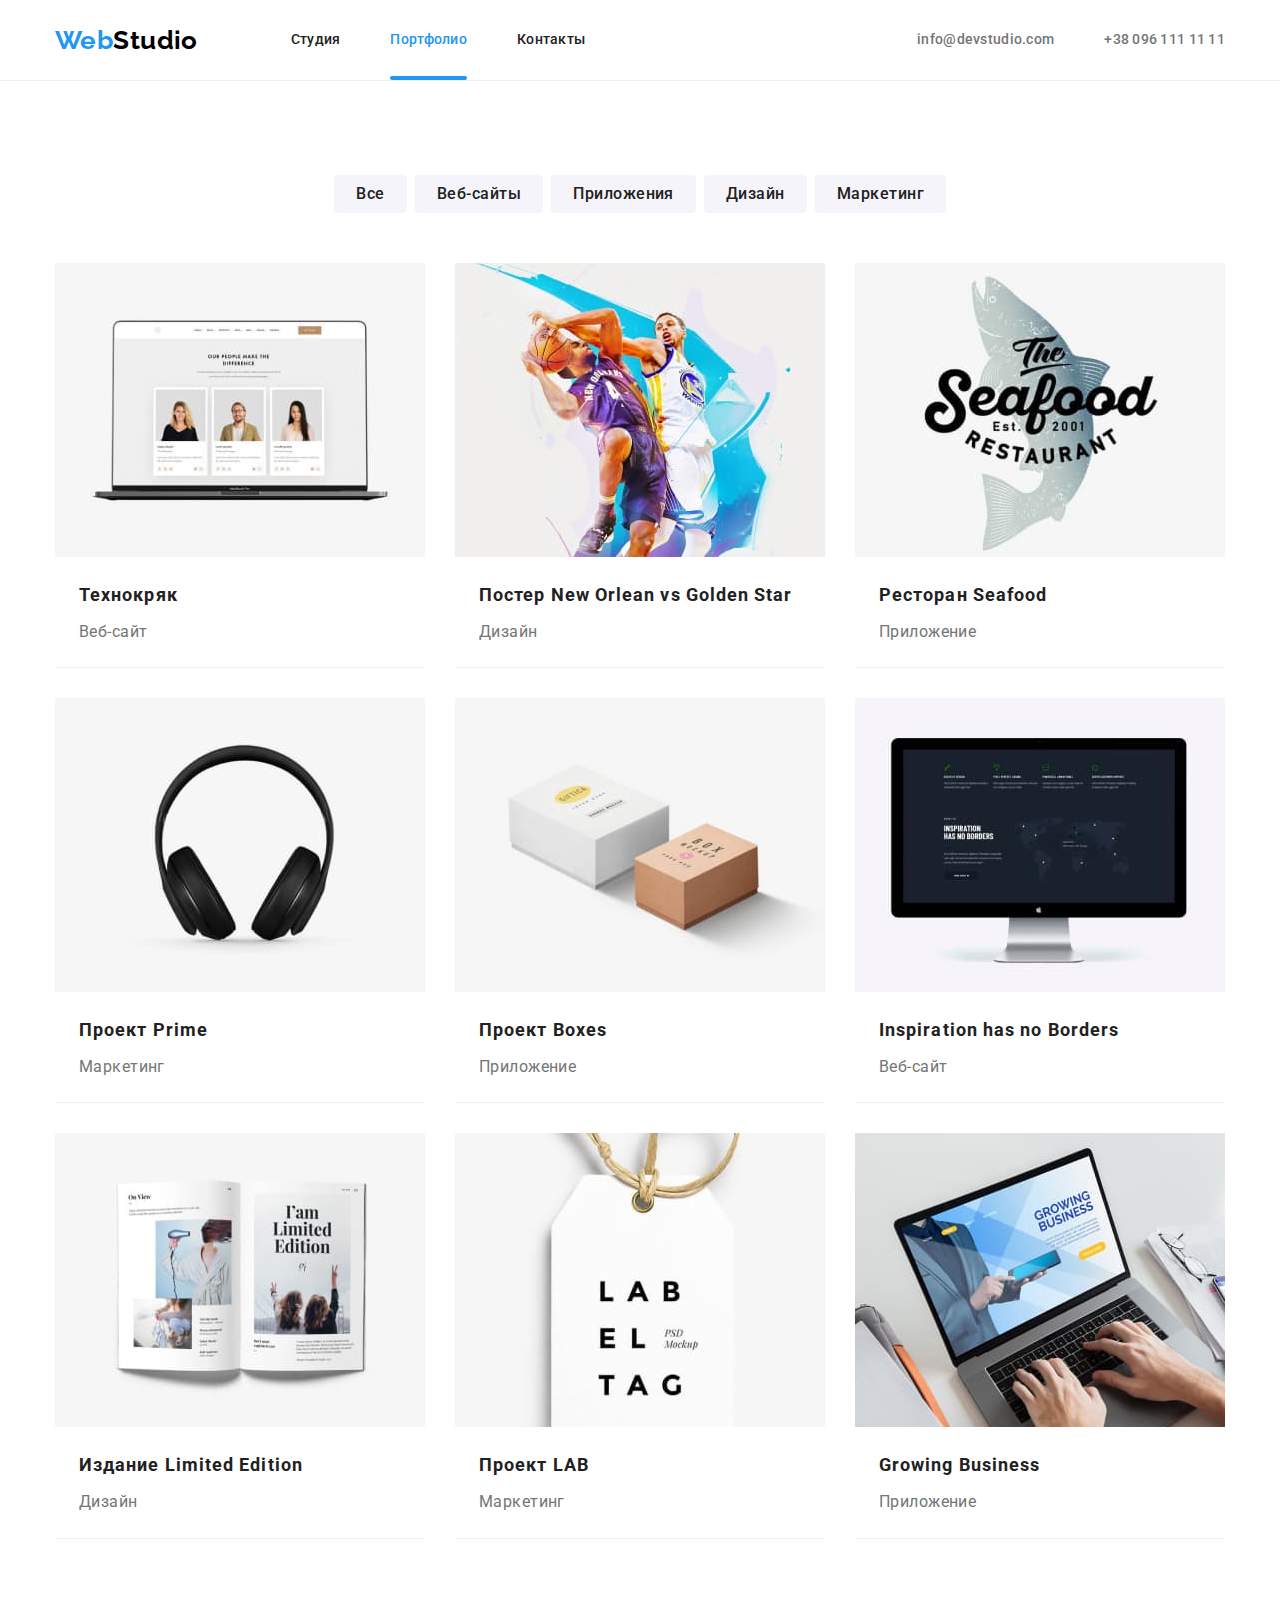
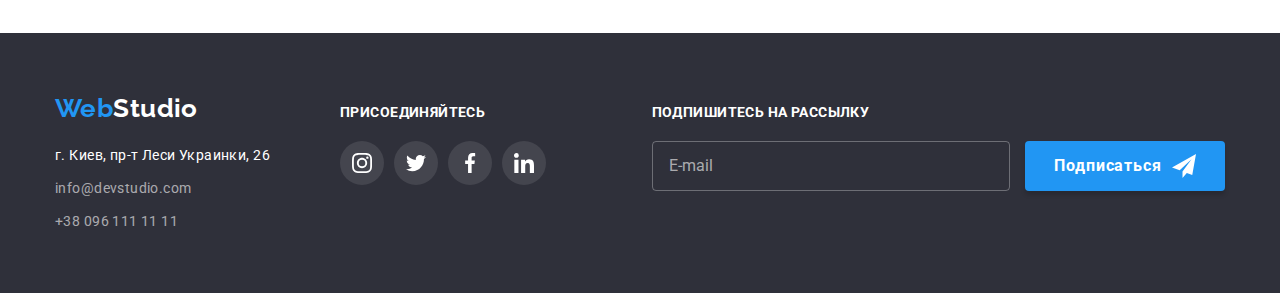
==== portfolio.html @ 42f78f52 "copy" ====
<!DOCTYPE html>
<html lang="ru">
  <head>
    <meta charset="UTF-8" />
    <meta http-equiv="X-UA-Compatible" content="IE=edge" />
    <meta name="viewport" content="width=device-width, initial-scale=1.0" />
    <title>WebStudio</title>
    <link rel="preconnect" href="https://fonts.googleapis.com" />
    <link rel="preconnect" href="https://fonts.gstatic.com" crossorigin />
    <link
      href="https://fonts.googleapis.com/css2?family=Raleway:wght@700&family=Roboto:wght@400;500;700;900&display=swap"
      rel="stylesheet"
    />
    <link
      rel="stylesheet"
      href="https://cdnjs.cloudflare.com/ajax/libs/modern-normalize/1.1.0/modern-normalize.min.css"
    />
    <link rel="stylesheet" href="./css/styles.css" />
  </head>
  <body>
    <header>
      <div class="container nav-container">
        <nav class="header-nav">
          <a href="index.html" class="logo link">
            Web<span class="logo-header">Studio</span></a
          >
          <ul class="header-list list">
            <li class="header-item">
              <a href="index.html" class="header-link link">Студия</a>
            </li>
            <li class="header-item">
              <a href="" class="header-link link current">Портфолио</a>
            </li>
            <li class="header-item">
              <a href="" class="header-link link">Контакты</a>
            </li>
          </ul>
        </nav>
        <ul class="contacts-list list">
          <li class="contacts-item">
            <a href="mailto:info@devstudio.com" class="contacts-link link"
              >info@devstudio.com</a
            >
          </li>
          <li class="contacts-item">
            <a href="tel:+380961111111" class="contacts-link link"
              >+38 096 111 11 11</a
            >
          </li>
        </ul>
      </div>
    </header>
    <main>
      <section class="projects">
        <div class="container">
          <h1 class="visually-hidden">Наши работы</h1>
          <ul class="filtr-btn-list list">
            <li class="filtr-btn-item">
              <button type="button" class="filtr-btn">Все</button>
            </li>
            <li class="filtr-btn-item">
              <button type="button" class="filtr-btn">Веб-сайты</button>
            </li>
            <li class="filtr-btn-item">
              <button type="button" class="filtr-btn">Приложения</button>
            </li>
            <li class="filtr-btn-item">
              <button type="button" class="filtr-btn">Дизайн</button>
            </li>
            <li class="filtr-btn-item">
              <button type="button" class="filtr-btn">Маркетинг</button>
            </li>
          </ul>
          <ul class="projects-list list">
            <li class="projects-item">
              <a href="" class="projects-item-link link">
                <div class="projects-cover">
                  <img
                  src="./images/project-1.jpg"
                  alt="project"
                  width="370"
                  class="item-img"
                />
                  <p class="projects-cover-text">Ресурс предлагает комплексные предложения с разным уровнем функционала и сервисов. Все это позволит посетителю получить исчерпывающие сведения о компании или частном лице.</p>
                </div>
                <div class="projects-content"> <h2 class="projects-title">Технокряк</h2>
                <p class="projects-text">Веб-сайт</p></div></a
              ></li>
            </li>
            <li class="projects-item">
              <a href="" class="projects-item-link link"
                ><div class="projects-cover"><img
                  src="./images/project-2.jpg"
                  alt="project"
                  width="370"
                  class="item-img"
                /><p class="projects-cover-text">Ресурс предлагает комплексные предложения с разным уровнем функционала и сервисов. Все это позволит посетителю получить исчерпывающие сведения о компании или частном лице.</p>
                </div><div class="projects-content">
                <h2 class="projects-title">
                  Постер <span lang="en">New Orlean vs Golden Star</span>
                </h2>
                <p class="projects-text">Дизайн</p></div></a
              >
            </li>
            <li class="projects-item">
              <a href="" class="projects-item-link link"
                ><div class="projects-cover"><img
                  src="./images/project-3.jpg"
                  alt="project"
                  width="370"
                  class="item-img"
                /><p class="projects-cover-text">Ресурс предлагает комплексные предложения с разным уровнем функционала и сервисов. Все это позволит посетителю получить исчерпывающие сведения о компании или частном лице.</p>
                </div><div class="projects-content">
                <h2 class="projects-title">
                  Ресторан <span lang="en">Seafood</span>
                </h2>
                <p class="projects-text">Приложение</p></div></a
              >
            </li>
            <li class="projects-item">
              <a href="" class="projects-item-link link"
                ><div class="projects-cover"><img
                  src="./images/project-4.jpg"
                  alt="project"
                  width="370"
                  class="item-img"
                /><p class="projects-cover-text">Ресурс предлагает комплексные предложения с разным уровнем функционала и сервисов. Все это позволит посетителю получить исчерпывающие сведения о компании или частном лице.</p>
                </div><div class="projects-content">
                <h2 class="projects-title">
                  Проект <span lang="en">Prime</span>
                </h2>
                <p class="projects-text">Маркетинг</p></div></a
              >
            </li>
            <li class="projects-item">
              <a href="" class="projects-item-link link"
                ><div class="projects-cover"><img
                  src="./images/project-5.jpg"
                  alt="project"
                  width="370"
                  class="item-img"
                /><p class="projects-cover-text">Ресурс предлагает комплексные предложения с разным уровнем функционала и сервисов. Все это позволит посетителю получить исчерпывающие сведения о компании или частном лице.</p>
                </div><div class="projects-content">
                <h2 class="projects-title">
                  Проект <span lang="en">Boxes</span>
                </h2>
                <p class="projects-text">Приложение</p></div></a
              >
            </li>
            <li class="projects-item">
              <a href="" class="projects-item-link link"
                ><div class="projects-cover"><img
                  src="./images/project-6.jpg"
                  alt="project"
                  width="370"
                  class="item-img"
                /><p class="projects-cover-text">Ресурс предлагает комплексные предложения с разным уровнем функционала и сервисов. Все это позволит посетителю получить исчерпывающие сведения о компании или частном лице.</p>
                </div><div class="projects-content">
                <h2 lang="en" class="projects-title">
                  Inspiration has no Borders
                </h2>
                <p class="projects-text">Веб-сайт</p></div></a
              >
            </li>
            <li class="projects-item">
              <a href="" class="projects-item-link link"
                ><div class="projects-cover"><img
                  src="./images/project-7.jpg"
                  alt="project"
                  width="370"
                  class="item-img"
                /><p class="projects-cover-text">Ресурс предлагает комплексные предложения с разным уровнем функционала и сервисов. Все это позволит посетителю получить исчерпывающие сведения о компании или частном лице.</p>
                </div><div class="projects-content">
                <h2 class="projects-title">
                  Издание <span lang="en">Limited Edition</span>
                </h2>
                <p class="projects-text">Дизайн</p></div></a
              >
            </li>
            <li class="projects-item">
              <a href="" class="projects-item-link link"
                ><div class="projects-cover"><img
                  src="./images/project-8.jpg"
                  alt="project"
                  width="370"
                  class="item-img"
                /><p class="projects-cover-text">Ресурс предлагает комплексные предложения с разным уровнем функционала и сервисов. Все это позволит посетителю получить исчерпывающие сведения о компании или частном лице.</p>
                </div><div class="projects-content">
                <h2 class="projects-title">Проект LAB</h2>
                <p class="projects-text">Маркетинг</p></div></a
              >
            </li>
            <li class="projects-item">
              <a href="" class="projects-item-link link"
                ><div class="projects-cover"><img
                  src="./images/project-9.jpg"
                  alt="project"
                  width="370"
                  class="item-img"
                /><p class="projects-cover-text">Ресурс предлагает комплексные предложения с разным уровнем функционала и сервисов. Все это позволит посетителю получить исчерпывающие сведения о компании или частном лице.</p>
                </div><div class="projects-content">
                <h2 lang="en" class="projects-title">Growing Business</h2>
                <p class="projects-text">Приложение</p></div></a
              >
            </li>
          </ul>
        </div>
      </section>
    </main>
  <footer class="footer">
      <div class="container">
      <div class="contacts">
        <a href="index.html" class="logo link"
        >Web<span class="logo-footer">Studio</span></a
      >
      <address>
        <ul class="list">
          <li  class="footer-item">
            <a
              href="https://goo.gl/maps/CG9ktaRzHKhPyj1j6"
              target="blank"
              rel="noopener noindex nofollow"
              class="footer-address-link link"
              >г. Киев, пр-т Леси Украинки, 26</a
            >
          </li>
          <li class="footer-item">
            <a
              href="mailto:info@devstudio.com"
              class="footer-contacts-link link"
              >info@devstudio.com</a
            >
          </li>
          <li class="footer-item">
            <a href="tel:+380961111111" class="footer-contacts-link link"
              >+38 096 111 11 11</a
            >
          </li>
        </ul></div>
        <div class="footer-soc">
          <p class="footer-soc-text">Присоединяйтесь</p>
          <ul class="list footer-soc-list">
              <li class="footer-soc-item"><a href="" class="footer-soc-link"><svg class="soc-icon" width="20" height="20"> <use href="./images/symbol-defs.svg#icon-instagram"></use> </svg>
            </a></li>
            <li class="footer-soc-item"><a href="" class="footer-soc-link"><svg class="soc-icon" width="20" height="20"> <use href="./images/symbol-defs.svg#icon-twitter"></use> </svg>
            </a></li>
            <li class="footer-soc-item"><a href="" class="footer-soc-link"><svg class="soc-icon" width="20" height="20"> <use href="./images/symbol-defs.svg#icon-facebook"></use> </svg>
            </a></li>
            <li class="footer-soc-item"><a href="" class="footer-soc-link"><svg class="soc-icon" width="20" height="20"> <use href="./images/symbol-defs.svg#icon-linkedin"></use> </svg>
            </a></li>
            </ul>
        </div>
        <div class="footer-subscribe">
          <form>
            <p class="footer-soc-text">Подпишитесь на рассылку</p>
            <input type="email" name="email" placeholder="E-mail" class="footer-input">
            <button type="submit" class="footer-button">Подписаться<svg width="24" height="24" class="icon-send"> <use href="./images/symbol-defs.svg#icon-send" ></use> </svg> </button>

          </form>
        </div>
      </address>
      </div>
    </footer>
  </body>
</html>
---- css/styles.css ----
:root {
  --header-color: #212121;
  --header-contacts-color: #757575;
  --accent-color: #2196f3;
  --btn-hover-color: rgba(24, 140, 232, 1);
  --logo-color: #000000;
  --logo-footer-color: #ffffff;
  --main-title-color: #ffffff;
  --second-title-color: #212121;
  --main-bg-color: #ffffff;
  --second-bg-color: #f5f4fa;
  --dark-bg-color: #2f303a;
  --text-color: #757575;
  --footer-address-color: #ffffff;
  --footer-contacts-color: rgba(255, 255, 255, 0.6);
  --footer-input-border: rgba(255, 255, 255, 0.3);
  --border-porfolio-color: #ececec;
  --border-projects-color: #eeeeee;
  --soc-icon-color: #afb1b8;
  --bg-footer-soc-icon: rgba(255, 255, 255, 0.1);
  --activity-text-bg-color: rgba(47, 48, 58, 0.8);
  --projects-cover-bg-color: rgba(33, 150, 243, 0.9);
  --modal-bg-color: rgba(0, 0, 0, 0.2);
  --btn-close-border-color: rgba(0, 0, 0, 0.1);
  --modal-input-color: rgba(33, 33, 33, 0.2);
  --placeholder-comment-color: rgba(117, 117, 117, 0.5);
}

body {
  font-family: Roboto, Raleway, sans-serif;
  background-color: var(--main-bg-color);
  font-size: 14px;
  line-height: 1.71;
  letter-spacing: 0.03em;
  color: var(--text-color);
}

.container {
  width: 1200px;
  padding-left: 15px;
  padding-right: 15px;
  margin: 0 auto;
}

.header-link.current {
  color: var(--accent-color);
}

.list {
  padding: 0;
  margin: 0;
  list-style: none;
}

.link {
  text-decoration: none;
}

.visually-hidden {
  position: absolute;
  white-space: nowrap;
  width: 1px;
  height: 1px;
  overflow: hidden;
  border: 0;
  padding: 0;
  clip: rect(0 0 0 0);
  clip-path: inset(50%);
  margin: -1px;
}

.secondary-title {
  margin-top: 0;
  margin-bottom: 50px;
  font-size: 36px;
  line-height: 1.17;
  text-align: center;
  color: var(--second-title-color);
}

/*----------------------HEADER----------------------*/

header {
  border-bottom: 1px solid var(--border-porfolio-color);
}

.header-nav {
  display: flex;
  align-items: center;
}

.nav-container {
  display: flex;
  max-width: 1600px;
}

.logo {
  font-family: "Raleway", Roboto, sans-serif;
  font-weight: 700;
  font-size: 26px;
  line-height: 1.19;
  color: var(--accent-color);
}

.logo-header {
  color: var(--logo-color);
}

.header-list {
  display: flex;
  margin-left: 93px;
}

.header-list .header-item + .header-item {
  margin-left: 50px;
}

.header-link,
.contacts-link {
  display: block;
  padding-top: 32px;
  padding-bottom: 32px;
  font-weight: 500;
  line-height: 1.14;
  letter-spacing: 0.02em;
  color: var(--header-color);
  transition: color 250ms cubic-bezier(0.4, 0, 0.2, 1);
}

.header-link:hover,
.header-link:focus,
.contacts-link:hover,
.contacts-link:focus {
  color: var(--accent-color);
}

.header-link {
  position: relative;
}

.header-link.current::after {
  content: "";
  position: absolute;
  left: 0;
  bottom: 0;

  display: block;
  width: 100%;
  height: 4px;

  background-color: var(--accent-color);
  border-radius: 2px;
}

.contacts-list {
  display: flex;
  margin-left: auto;
}

.contacts-link {
  display: flex;
  justify-content: center;
  align-items: center;

  color: var(--header-contacts-color);
}

.contacts-icon {
  margin-right: 10px;
  fill: currentColor;
}

.contacts-list .contacts-item + .contacts-item {
  margin-left: 50px;
}

.item-img {
  display: block;
  width: 100%;
  height: auto;
}
/*----------------------HERO----------------------*/

.hero {
  max-width: 1600px;
  margin: 0 auto;
  padding-top: 200px;
  padding-bottom: 200px;
  background-image: linear-gradient(
      rgba(47, 48, 58, 0.4),
      rgba(47, 48, 58, 0.4)
    ),
    url("../images/hero-img.jpg");
  background-color: var(--dark-bg-color);
  background-position: center;
  background-repeat: no-repeat;
  background-size: cover;
  text-align: center;
}

.hero-title {
  width: 696px;
  margin: 0 auto 30px auto;
  font-weight: 900;
  font-size: 44px;
  line-height: 1.36;
  letter-spacing: 0.06em;
  text-transform: uppercase;
  color: var(--main-title-color);
}

.button {
  display: inline-block;
  padding: 10px 32px;
  min-width: 200px;

  font-family: inherit;
  font-weight: 700;
  font-size: 16px;
  line-height: 1.88;
  text-align: center;
  letter-spacing: 0.06em;
  color: var(--main-title-color);
  background-color: var(--accent-color);
  transition: background-color 250ms cubic-bezier(0.4, 0, 0.2, 1);
  box-shadow: 0px 4px 4px rgba(0, 0, 0, 0.15);
  border-color: transparent;
  border-radius: 4px;
  cursor: pointer;
}

.button:hover,
.button:focus {
  background-color: var(--btn-hover-color);
}
/*----------------------COMPANY FEATURES----------------------*/
.features {
  padding-top: 94px;
  padding-bottom: 94px;
}

.features-item:not(:last-child) {
  margin-right: 30px;
}

.features-item {
  width: 270px;
}

.features-list {
  display: flex;
}

.features-title {
  margin-top: 0;
  margin-bottom: 10px;
  font-size: 14px;
  line-height: 1.14;
  text-transform: uppercase;
  color: var(--second-title-color);
}

.features-text {
  margin-top: 0px;
  margin-bottom: 0px;
}

.thumb {
  display: flex;
  justify-content: center;
  align-items: center;
  height: 120px;
  margin-bottom: 30px;
  background: var(--second-bg-color);
  border-radius: 4px;
}
/*----------------------ACTIVITY----------------------*/

.activity {
  padding-bottom: 94px;
}

.activity-list {
  display: flex;
  margin-right: -30px;
}

.activity-item {
  width: calc((100%-90px) / 3);
  margin-right: 30px;
  position: relative;
}

.activity-text {
  display: flex;
  justify-content: center;
  align-items: center;

  position: absolute;
  bottom: 0;
  left: 0;
  width: 100%;
  height: 70px;
  margin-top: 0;
  margin-bottom: 0;

  text-transform: uppercase;
  text-align: center;
  color: var(--main-title-color);
  background-color: var(--activity-text-bg-color);
  font-size: 14px;
  line-height: 1.17;
}

/*----------------------OUR TEAM----------------------*/

.team {
  max-width: 1600px;
  margin: 0 auto;
  background-color: var(--second-bg-color);
  padding-top: 94px;
  padding-bottom: 94px;
}

.team-list {
  display: flex;
  margin-left: -30px;
}

.team-item {
  width: calc((100%-120px) / 4);
  margin-left: 30px;

  background-color: var(--main-bg-color);
  box-shadow: 0px 1px 3px rgba(0, 0, 0, 0.12), 0px 1px 1px rgba(0, 0, 0, 0.14),
    0px 2px 1px rgba(0, 0, 0, 0.2);
  border-radius: 0px 0px 4px 4px;
}

.team-content {
  padding-top: 30px;
  padding-bottom: 30px;
}

.team-item-title {
  margin-top: 0;
  margin-bottom: 10px;

  font-weight: 500;
  font-size: 16px;
  line-height: 1.19;
  text-align: center;
  color: var(--second-title-color);
}

.item-text {
  margin: 0 0 16px 0;
  font-size: 16px;
  line-height: 1.19;
  text-align: center;
}

.soc-network {
  display: flex;
  justify-content: center;
  align-content: center;
}

.soc-network-item + .soc-network-item {
  margin-left: 10px;
}

.soc-link {
  width: 44px;
  height: 44px;
  display: flex;
  border-radius: 50%;
  justify-content: center;
  align-items: center;
  fill: var(--soc-icon-color);
  cursor: pointer;

  transition: fill 250ms cubic-bezier(0.4, 0, 0.2, 1),
    background-color 250ms cubic-bezier(0.4, 0, 0.2, 1);
}

.soc-link:hover,
.soc-link:focus {
  fill: var(--main-bg-color);
  background-color: var(--accent-color);
}

/*----------------------------CLIENTS-----------------*/

.clients {
  padding-top: 94px;
  padding-bottom: 94px;
}

.clients-title {
  margin-top: 0;
  margin-bottom: 50px;
  line-height: 1.17;
  font-size: 36px;
  color: var(--second-title-color);
  text-align: center;
}

.clients-list {
  display: flex;
  justify-content: center;
}

.clients-item + .clients-item {
  margin-left: 30px;
}

.clients-link {
  display: flex;
  width: 170px;
  height: 92px;
  align-items: center;
  justify-content: center;
  border: 1px solid var(--soc-icon-color);
  border-radius: 4px;
  cursor: pointer;
  fill: var(--soc-icon-color);
  transition: fill 250ms cubic-bezier(0.4, 0, 0.2, 1),
    border-color 250ms cubic-bezier(0.4, 0, 0.2, 1);
}

.clients-link:hover,
.clients-link:focus {
  fill: var(--accent-color);
  border-color: var(--accent-color);
}

/*----------------------FOOTER----------------------*/

.footer {
  max-width: 1600px;
  margin: 0 auto;
  background-color: var(--dark-bg-color);
  padding-top: 60px;
  padding-bottom: 60px;
}

.footer .logo {
  display: block;
  margin-bottom: 20px;
}

.footer-item:not(:last-child) {
  margin-bottom: 9px;
}

.footer-address-link:hover,
.footer-address-link:focus,
.footer-contacts-link:hover,
.footer-contacts-link:focus {
  color: var(--accent-color);
}
.footer-address-link {
  font-style: normal;
  color: var(--footer-address-color);

  transition: color 250ms cubic-bezier(0.4, 0, 0.2, 1);
}

.footer-contacts-link {
  font-style: normal;
  color: var(--footer-contacts-color);

  transition: color 250ms cubic-bezier(0.4, 0, 0.2, 1);
}

.logo-footer {
  color: var(--logo-footer-color);
}

.footer .container {
  display: flex;
  align-items: baseline;
}

.footer-soc {
  margin-left: 70px;
}

.footer-soc-text {
  margin-top: 0;
  margin-bottom: 20px;

  color: var(--main-title-color);
  line-height: 1.14;
  text-transform: uppercase;
  font-weight: 700;
}

.footer-soc-list {
  display: flex;
  justify-content: center;
  align-content: center;
}

.footer-soc-item + .footer-soc-item {
  margin-left: 10px;
}

.footer-soc-link {
  width: 44px;
  height: 44px;
  display: flex;
  border-radius: 50%;
  justify-content: center;
  align-items: center;
  fill: var(--soc-icon-color);
  cursor: pointer;
  background-color: rgba(255, 255, 255, 0.1);
  fill: var(--main-bg-color);

  transition: background-color 250ms cubic-bezier(0.4, 0, 0.2, 1);
}

.footer-soc-link:hover,
.footer-soc-link:focus {
  background-color: var(--accent-color);
}

.footer-subscribe {
  margin-left: auto;
}

.footer-input {
  width: 358px;
  height: 50px;
  margin-right: 12px;
  padding-left: 16px;
  padding-right: 16px;
  background-color: transparent;
  border: 1px solid rgba(255, 255, 255, 0.3);
  border-radius: 4px;

  color: var(--border-porfolio-color);
  font-size: 16px;
  line-height: 1.25;
}

.footer-input::placeholder {
  font-size: 16px;
  color: var(--footer-contacts-color);
  line-height: 1.25;
}

.footer-button {
  display: inline-flex;
  align-items: center;
  justify-content: center;
  width: 200px;
  height: 50px;
  background-color: var(--accent-color);
  transition: background-color 250ms cubic-bezier(0.4, 0, 0.2, 1);
  font-weight: 700;
  font-size: 16px;
  line-height: 1.88;
  text-align: center;
  letter-spacing: 0.06em;
  color: var(--footer-address-color);
  cursor: pointer;
  border-radius: 4px;
  border-color: transparent;
  box-shadow: 0px 4px 4px rgb(0 0 0 / 15%);
}

.icon-send {
  margin-left: 10px;
  fill: var(--footer-address-color);
}

.footer-button:hover,
.footer-button:focus {
  background-color: var(--btn-hover-color);
}

/*----------------------PORTFOLIO----------------------*/

.projects {
  padding-top: 94px;
  padding-bottom: 94px;
}

.filtr-btn {
  display: inline-block;
  padding: 6px 22px;
  min-width: 73px;
  border-radius: 4px;
  border: none;

  font-family: inherit;
  font-weight: 500;
  font-size: 16px;
  line-height: 1.6;
  text-align: center;
  letter-spacing: 0.03em;
  color: var(--header-color);
  background-color: var(--second-bg-color);
  cursor: pointer;

  transition: color 250ms cubic-bezier(0.4, 0, 0.2, 1),
    backround-color 250ms cubic-bezier(0.4, 0, 0.2, 1),
    box-shadow 250ms cubic-bezier(0.4, 0, 0.2, 1);
}

.filtr-btn-list {
  display: flex;
  justify-content: center;
  margin-bottom: 50px;
}

.filtr-btn-item:not(:last-child) {
  margin-right: 8px;
}

.filtr-btn:hover,
.filtr-btn:focus {
  color: var(--main-title-color);
  background-color: var(--accent-color);
  box-shadow: 0px 3px 1px rgba(0, 0, 0, 0.1), 0px 1px 2px rgba(0, 0, 0, 0.08),
    0px 2px 2px rgba(0, 0, 0, 0.12);
}

.projects-title {
  margin-bottom: 4px;
  margin-top: 0px;
  font-size: 18px;
  line-height: 2;
  letter-spacing: 0.06em;
  color: var(--second-title-color);
}

.projects-text {
  margin-top: 0px;
  margin-bottom: 0px;
  font-size: 16px;
  line-height: 1.9;
  color: var(--text-color);
}

.projects-list {
  display: flex;
  flex-wrap: wrap;
  margin-right: -30px;
  margin-bottom: -30px;
}

.projects-item {
  width: 370px;
  margin-right: 30px;
  margin-bottom: 30px;
  border-bottom: 1px solid var(--border-projects-color);
}
.projects-item-link {
  display: inline-block;

  transition: box-shadow 250ms cubic-bezier(0.4, 0, 0.2, 1);
}
.projects-item-link:hover,
.projects-item-link:focus {
  box-shadow: 0px 1px 1px rgba(0, 0, 0, 0.12), 0px 4px 4px rgba(0, 0, 0, 0.06),
    1px 4px 6px rgba(0, 0, 0, 0.16);
}

.projects-content {
  padding: 20px 24px;
}

.projects-cover {
  position: relative;
  overflow: hidden;
}

.projects-cover-text {
  position: absolute;
  top: 0;
  transform: translateY(100%);
  transition: transform 250ms cubic-bezier(0.4, 0, 0.2, 1);
  width: 100%;
  min-height: 100%;
  margin-top: 0;
  margin-bottom: 0;
  padding: 63px 24px;
  font-size: 18px;
  color: var(--main-bg-color);
  background-color: var(--projects-cover-bg-color);
  line-height: 1.56;
}

.projects-item-link:hover .projects-cover-text,
.projects-item-link:focus .projects-cover-text {
  transform: translateY(0%);
}

/*----------------------MODAL WINDOW----------------------*/

.backdrop {
  position: fixed;
  top: 0;
  opacity: 1;
  transition: opacity 250ms cubic-bezier(0.4, 0, 0.2, 1),
    visibility 250ms cubic-bezier(0.4, 0, 0.2, 1);
  width: 100%;
  height: 100%;
  background-color: var(--modal-bg-color);
}

.backdrop.is-hidden {
  opacity: 0;
  pointer-events: none;
  visibility: hidden;
}

.modal {
  position: absolute;
  top: 50%;
  left: 50%;
  transition: transform 250ms cubic-bezier(0.4, 0, 0.2, 1);
  transform: translate(-50%, -50%) scale(1);
  transform-origin: top left;
  width: 528px;
  min-height: 581px;
  padding: 40px;
  background: var(--main-bg-color);
  box-shadow: 0px 1px 3px rgba(0, 0, 0, 0.12), 0px 1px 1px rgba(0, 0, 0, 0.14),
    0px 2px 1px rgba(0, 0, 0, 0.2);
  border-radius: 4px;
}

.backdrop.is-hidden .modal {
  transform: scale(0.3);
}

.btn-close {
  position: absolute;
  width: 30px;
  height: 30px;
  display: flex;
  justify-items: center;
  align-items: center;
  top: 8px;
  right: 8px;
  background-color: var(--main-bg-color);
  border: 1px solid var(--btn-close-border-color);
  border-radius: 50%;
  cursor: pointer;
}

.icon-close {
  fill: var(--logo-color);
  transition: fill 250ms cubic-bezier(0.4, 0, 0.2, 1);
}

.btn-close:hover .icon-close {
  fill: var(--accent-color);
}

.modal-title {
  margin-top: 0;
  margin-bottom: 12px;

  font-weight: 700;
  font-size: 20px;
  line-height: 1.15;
  text-align: center;
  letter-spacing: 0.03em;
  color: var(--second-title-color);
}

.modal-field {
  margin-bottom: 10px;
}

.input-label {
  display: block;
  margin-bottom: 4px;
  font-size: 12px;
  line-height: 1.17;
  letter-spacing: 0.01em;
  color: var(--text-color);
}

.modal-input {
  width: 100%;
  height: 40px;
  border: 1px solid var(--modal-input-color);
  border-radius: 4px;
  padding: 11px 12px 11px 42px;
  outline: none;
  transition: border-color 250ms cubic-bezier(0.4, 0, 0.2, 1);
}

.input-icon {
  position: relative;
}

.form-icon {
  position: absolute;
  top: 0;
  left: 12px;
  transform: translateY(50%);
  transition: fill 250ms cubic-bezier(0.4, 0, 0.2, 1);
}

.modal-input:focus {
  border-color: var(--accent-color);
}

.modal-input:focus + .form-icon {
  fill: var(--accent-color);
}

.modal-field-comment {
  margin-bottom: 20px;
}

.comment-area {
  display: block;
  height: 120px;
  padding: 12px 16px;
  resize: none;
}

.comment-area::placeholder {
  color: var(--placeholder-comment-color);
}

.textarea-link {
  color: var(--accent-color);
}

.icon-check {
  fill: transparent;
}

.check-field {
  margin-bottom: 30px;
}

.check-square {
  display: block;
  margin-right: 8.4px;
  width: 16px;
  height: 15px;
  background-image: url(../images/icon-ckeck-square.svg);
  transition: background-image 250ms cubic-bezier(0.4, 0, 0.2, 1);
}

.checkbox-label {
  display: flex;
  align-items: baseline;
  justify-content: center;
}

.checkbox-hidden:checked + .checkbox-label .check-square {
  background-image: url(../images/icon-checked.svg);
}

.checkbox-btn {
  display: block;
  margin: 0 auto;
  padding: 10px 55px 10px 56px;
  min-width: 200px;
  height: 50px;
  font-family: inherit;
  font-weight: 700;
  font-size: 16px;
  line-height: 1.6;
  text-align: center;
  letter-spacing: 0.06em;
  color: var(--main-title-color);
  background-color: var(--accent-color);
  transition: background-color 250ms cubic-bezier(0.4, 0, 0.2, 1);
  box-shadow: 0px 4px 4px rgb(0 0 0 / 15%);
  border-color: transparent;
  border-radius: 4px;
  cursor: pointer;
}

.checkbox-btn:hover,
.checkbox-btn:focus {
  background-color: var(--btn-hover-color);
}
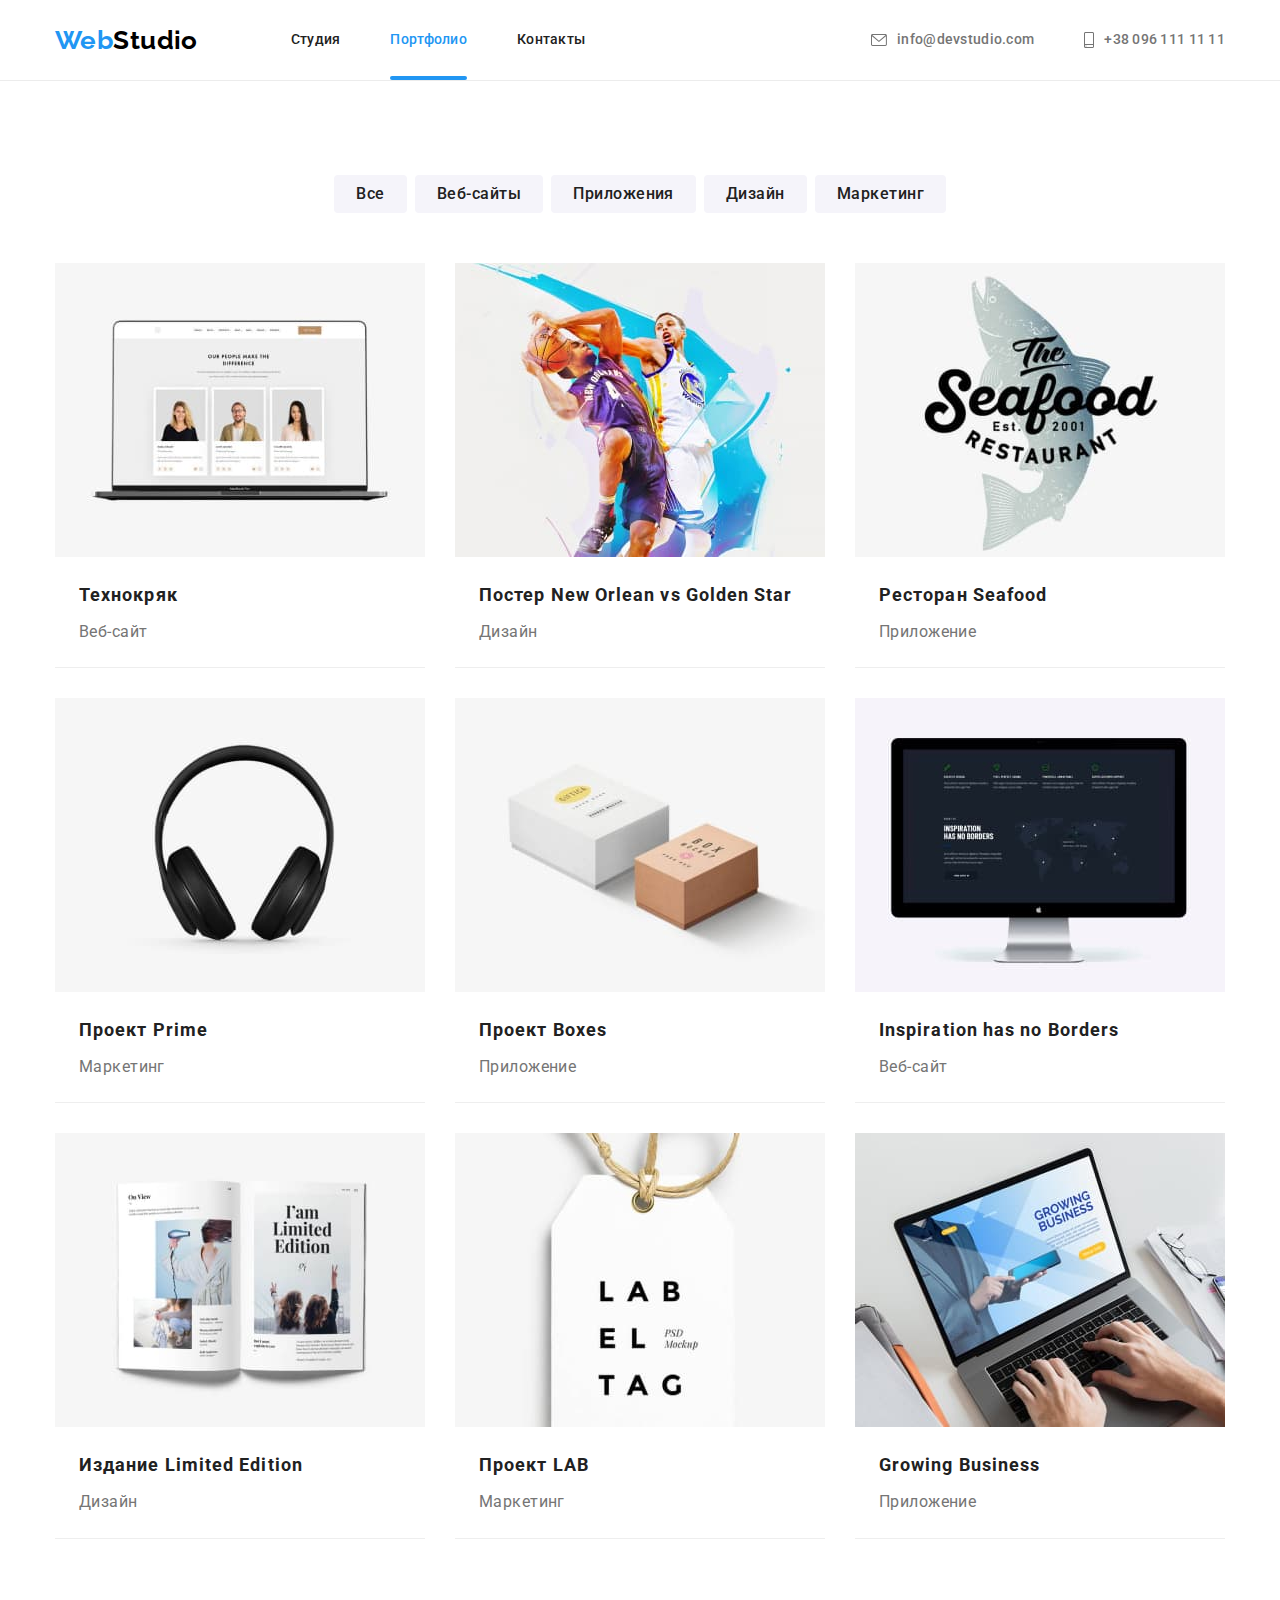
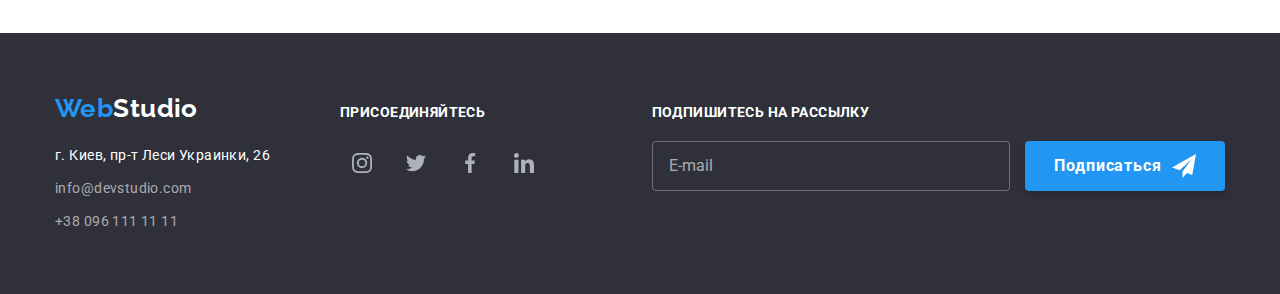
==== commit 26639560: "sass" ====
--- a/portfolio.html
+++ b/portfolio.html
@@ -7,44 +7,45 @@
     <title>WebStudio</title>
     <link rel="preconnect" href="https://fonts.googleapis.com" />
     <link rel="preconnect" href="https://fonts.gstatic.com" crossorigin />
-    <link
-      href="https://fonts.googleapis.com/css2?family=Raleway:wght@700&family=Roboto:wght@400;500;700;900&display=swap"
-      rel="stylesheet"
-    />
+  
     <link
       rel="stylesheet"
       href="https://cdnjs.cloudflare.com/ajax/libs/modern-normalize/1.1.0/modern-normalize.min.css"
     />
-    <link rel="stylesheet" href="./css/styles.css" />
+    <link rel="stylesheet" href="./css/main.css" />
   </head>
   <body>
-    <header>
-      <div class="container nav-container">
-        <nav class="header-nav">
-          <a href="index.html" class="logo link">
-            Web<span class="logo-header">Studio</span></a
+ <header class="header">
+      <div class="container header__container">
+        <nav class="header__nav">
+          <a href="index.html" class="logo link"> 
+            Web<span class="logo__accent">Studio</span></a
           >
-          <ul class="header-list list">
-            <li class="header-item">
-              <a href="index.html" class="header-link link">Студия</a>
-            </li>
-            <li class="header-item">
-              <a href="" class="header-link link current">Портфолио</a>
-            </li>
-            <li class="header-item">
-              <a href="" class="header-link link">Контакты</a>
+          <ul class="menu-list list">
+            <li class="menu-list__item">
+              <a href="index.html" class="menu-list__link link ">Студия</a>
+            </li>
+            <li class="menu-list__item">
+              <a href="" class="menu-list__link link menu-list__link--current">Портфолио</a>
+            </li>
+            <li class="menu-list__item">
+              <a href="" class="menu-list__link link">Контакты</a>
             </li>
           </ul>
         </nav>
         <ul class="contacts-list list">
-          <li class="contacts-item">
-            <a href="mailto:info@devstudio.com" class="contacts-link link"
-              >info@devstudio.com</a
-            >
-          </li>
-          <li class="contacts-item">
-            <a href="tel:+380961111111" class="contacts-link link"
-              >+38 096 111 11 11</a
+          <li class="contacts-list__item">
+            <a href="mailto:info@devstudio.com" class="contacts-list__link link"
+              > <svg class="contacts-list__icon" width="16" height="12"> 
+                <use href="./images/symbol-defs.svg#icon-envelope"></use>
+              </svg> info@devstudio.com</a
+            >
+          </li>
+          <li class="contacts-list__item">
+            <a href="tel:+380961111111" class="contacts-list__link link"
+              ><svg class="contacts-list__icon" width="10" height="16"> 
+                <use href="./images/symbol-defs.svg#icon-smartphone"></use>
+              </svg>+38 096 111 11 11</a
             >
           </li>
         </ul>
@@ -208,53 +209,53 @@
       </section>
     </main>
   <footer class="footer">
-      <div class="container">
-      <div class="contacts">
-        <a href="index.html" class="logo link"
-        >Web<span class="logo-footer">Studio</span></a
+      <div class="container footer__container">
+      <div>
+        <a href="index.html" class="logo link footer__logo"
+        >Web<span class="logo__accent--invers">Studio</span></a
       >
-      <address>
-        <ul class="list">
-          <li  class="footer-item">
+      <address class="adress">
+        <ul class="adress_list list">
+          <li  class="adress_item">
             <a
               href="https://goo.gl/maps/CG9ktaRzHKhPyj1j6"
               target="blank"
               rel="noopener noindex nofollow"
-              class="footer-address-link link"
+              class="address_link link"
               >г. Киев, пр-т Леси Украинки, 26</a
             >
           </li>
-          <li class="footer-item">
+          <li class="adress_item">
             <a
               href="mailto:info@devstudio.com"
-              class="footer-contacts-link link"
+              class="adress_contacts-link link"
               >info@devstudio.com</a
             >
           </li>
-          <li class="footer-item">
-            <a href="tel:+380961111111" class="footer-contacts-link link"
+          <li class="adress_item">
+            <a href="tel:+380961111111" class="adress_contacts-link link"
               >+38 096 111 11 11</a
             >
           </li>
         </ul></div>
-        <div class="footer-soc">
-          <p class="footer-soc-text">Присоединяйтесь</p>
-          <ul class="list footer-soc-list">
-              <li class="footer-soc-item"><a href="" class="footer-soc-link"><svg class="soc-icon" width="20" height="20"> <use href="./images/symbol-defs.svg#icon-instagram"></use> </svg>
-            </a></li>
-            <li class="footer-soc-item"><a href="" class="footer-soc-link"><svg class="soc-icon" width="20" height="20"> <use href="./images/symbol-defs.svg#icon-twitter"></use> </svg>
-            </a></li>
-            <li class="footer-soc-item"><a href="" class="footer-soc-link"><svg class="soc-icon" width="20" height="20"> <use href="./images/symbol-defs.svg#icon-facebook"></use> </svg>
-            </a></li>
-            <li class="footer-soc-item"><a href="" class="footer-soc-link"><svg class="soc-icon" width="20" height="20"> <use href="./images/symbol-defs.svg#icon-linkedin"></use> </svg>
+        <div class="footer__soc">
+          <p class="footer__text">Присоединяйтесь</p>
+          <ul class="list social-list">
+              <li class="social-list__item"><a href="" class="social-list__link social-list__link--bright"><svg width="20" height="20"> <use href="./images/symbol-defs.svg#icon-instagram"></use> </svg>
+            </a></li>
+            <li class="social-list__item"><a href="" class="social-list__link social-list__link--bright"><svg width="20" height="20"> <use href="./images/symbol-defs.svg#icon-twitter"></use> </svg>
+            </a></li>
+            <li class="social-list__item"><a href="" class="social-list__link social-list__link--bright"><svg width="20" height="20"> <use href="./images/symbol-defs.svg#icon-facebook"></use> </svg>
+            </a></li>
+            <li class="social-list__item"><a href="" class="social-list__link social-list__link--bright"><svg width="20" height="20"> <use href="./images/symbol-defs.svg#icon-linkedin"></use> </svg>
             </a></li>
             </ul>
         </div>
-        <div class="footer-subscribe">
-          <form>
-            <p class="footer-soc-text">Подпишитесь на рассылку</p>
-            <input type="email" name="email" placeholder="E-mail" class="footer-input">
-            <button type="submit" class="footer-button">Подписаться<svg width="24" height="24" class="icon-send"> <use href="./images/symbol-defs.svg#icon-send" ></use> </svg> </button>
+        <div class="footer__subscribe">
+          <form class="subscribe-form">
+            <p class="footer__text subscribe-form__text">Подпишитесь на рассылку</p>
+            <input type="email" name="email" placeholder="E-mail" class="subscribe-form__input">
+            <button type="submit" class="subscribe-form__button button">Подписаться<svg width="24" height="24" class="icon-send"> <use href="./images/symbol-defs.svg#icon-send" ></use> </svg> </button>
 
           </form>
         </div>
--- a/css/main.css
+++ b/css/main.css
@@ -0,0 +1,751 @@
+@import url("https://fonts.googleapis.com/css2?family=Raleway:wght@700&family=Roboto:wght@400;500;700;900&display=swap");
+:root {
+  --header-color: #212121;
+  --header-contacts-color: #757575;
+  --accent-color: #2196f3;
+  --btn-hover-color: rgba(24, 140, 232, 1);
+  --logo-color: #000000;
+  --logo-footer-color: #ffffff;
+  --main-title-color: #ffffff;
+  --second-title-color: #212121;
+  --main-bg-color: #ffffff;
+  --second-bg-color: #f5f4fa;
+  --dark-bg-color: #2f303a;
+  --text-color: #757575;
+  --footer-address-color: #ffffff;
+  --footer-contacts-color: rgba(255, 255, 255, 0.6);
+  --footer-input-border: rgba(255, 255, 255, 0.3);
+  --border-porfolio-color: #ececec;
+  --border-projects-color: #eeeeee;
+  --soc-icon-color: #afb1b8;
+  --bg-footer-soc-icon: rgba(255, 255, 255, 0.1);
+  --activity-text-bg-color: rgba(47, 48, 58, 0.8);
+  --projects-cover-bg-color: rgba(33, 150, 243, 0.9);
+  --modal-bg-color: rgba(0, 0, 0, 0.2);
+  --btn-close-border-color: rgba(0, 0, 0, 0.1);
+  --modal-input-color: rgba(33, 33, 33, 0.2);
+  --placeholder-comment-color: rgba(117, 117, 117, 0.5);
+}
+
+body {
+  font-family: Roboto, Raleway, sans-serif;
+  background-color: var(--main-bg-color);
+  font-size: 14px;
+  line-height: 1.71;
+  letter-spacing: 0.03em;
+  color: var(--text-color);
+}
+
+.list {
+  padding: 0;
+  margin: 0;
+  list-style: none;
+}
+
+.link {
+  text-decoration: none;
+}
+
+.item-img {
+  display: block;
+  width: 100%;
+  height: auto;
+}
+
+.container {
+  width: 1200px;
+  padding-left: 15px;
+  padding-right: 15px;
+  margin: 0 auto;
+}
+
+.visually-hidden {
+  position: absolute;
+  white-space: nowrap;
+  width: 1px;
+  height: 1px;
+  overflow: hidden;
+  border: 0;
+  padding: 0;
+  clip: rect(0 0 0 0);
+  clip-path: inset(50%);
+  margin: -1px;
+}
+
+.button {
+  font-weight: 700;
+  font-size: 16px;
+  line-height: 1.88;
+  text-align: center;
+  letter-spacing: 0.06em;
+  background-color: var(--accent-color);
+  color: var(--main-title-color);
+  border-radius: 4px;
+  border-color: transparent;
+  box-shadow: 0px 4px 4px rgba(0, 0, 0, 0.15);
+  transition: background-color 250ms cubic-bezier(0.4, 0, 0.2, 1);
+  cursor: pointer;
+}
+.button:hover, .button:focus {
+  background-color: var(--btn-hover-color);
+}
+
+.secondary-title {
+  margin-top: 0;
+  margin-bottom: 50px;
+  font-size: 36px;
+  line-height: 1.17;
+  text-align: center;
+  color: var(--second-title-color);
+}
+
+header {
+  border-bottom: 1px solid var(--border-porfolio-color);
+}
+
+.header__nav {
+  display: flex;
+  align-items: center;
+}
+
+.header__container {
+  display: flex;
+  max-width: 1600px;
+}
+
+.menu-list {
+  display: flex;
+  margin-left: 93px;
+}
+
+.menu-list .menu-list__item + .menu-list__item {
+  margin-left: 50px;
+}
+
+.menu-list__link,
+.contacts-list__link {
+  display: block;
+  padding-top: 32px;
+  padding-bottom: 32px;
+  font-weight: 500;
+  line-height: 1.14;
+  letter-spacing: 0.02em;
+  color: var(--header-color);
+  transition: color 250ms cubic-bezier(0.4, 0, 0.2, 1);
+}
+
+.menu-list__link {
+  position: relative;
+}
+.menu-list__link:hover, .menu-list__link:focus {
+  color: var(--accent-color);
+}
+.menu-list__link--current::after {
+  content: "";
+  position: absolute;
+  left: 0;
+  bottom: 0;
+  display: block;
+  width: 100%;
+  height: 4px;
+  background-color: var(--accent-color);
+  border-radius: 2px;
+}
+.menu-list__link--current {
+  color: var(--accent-color);
+}
+
+.contacts-list {
+  display: flex;
+  margin-left: auto;
+}
+
+.contacts-list__link {
+  display: flex;
+  justify-content: center;
+  align-items: center;
+  color: var(--header-contacts-color);
+}
+.contacts-list__link:hover, .contacts-list__link:focus {
+  color: var(--accent-color);
+}
+
+.contacts-list__icon {
+  margin-right: 10px;
+  fill: currentColor;
+}
+
+.contacts-list .contacts-list__item + .contacts-list__item {
+  margin-left: 50px;
+}
+
+.logo {
+  font-family: "Raleway", Roboto, sans-serif;
+  font-weight: 700;
+  font-size: 26px;
+  line-height: 1.19;
+  color: var(--accent-color);
+}
+.logo__accent {
+  color: var(--logo-color);
+}
+.logo__accent--invers {
+  color: var(--logo-footer-color);
+}
+
+.hero {
+  max-width: 1600px;
+  margin: 0 auto;
+  padding-top: 200px;
+  padding-bottom: 200px;
+  background-image: linear-gradient(rgba(47, 48, 58, 0.4), rgba(47, 48, 58, 0.4)), url("../images/hero-img.jpg");
+  background-color: var(--dark-bg-color);
+  background-position: center;
+  background-repeat: no-repeat;
+  background-size: cover;
+  text-align: center;
+}
+.hero__title {
+  width: 696px;
+  margin: 0 auto 30px auto;
+  font-weight: 900;
+  font-size: 44px;
+  line-height: 1.36;
+  letter-spacing: 0.06em;
+  text-transform: uppercase;
+  color: var(--main-title-color);
+}
+.hero__button {
+  display: inline-block;
+  padding: 10px 32px;
+  min-width: 200px;
+}
+
+.section {
+  padding-top: 94px;
+  padding-bottom: 94px;
+}
+
+.features-list {
+  display: flex;
+}
+.features-list__item {
+  width: 270px;
+}
+.features-list__item:not(:last-child) {
+  margin-right: 30px;
+}
+.features-list__title {
+  margin-top: 0;
+  margin-bottom: 10px;
+  font-size: 14px;
+  line-height: 1.14;
+  text-transform: uppercase;
+  color: var(--second-title-color);
+}
+.features-list__text {
+  margin-top: 0px;
+  margin-bottom: 0px;
+}
+.features-list__thumb {
+  display: flex;
+  justify-content: center;
+  align-items: center;
+  height: 120px;
+  margin-bottom: 30px;
+  background: var(--second-bg-color);
+  border-radius: 4px;
+}
+
+.activity {
+  padding-top: 0px;
+}
+.activity__list {
+  display: flex;
+  margin-right: -30px;
+}
+.activity__item {
+  width: calc(33.3333333333% - 30px);
+  margin-right: 30px;
+  position: relative;
+}
+.activity__title {
+  display: flex;
+  justify-content: center;
+  align-items: center;
+  position: absolute;
+  bottom: 0;
+  left: 0;
+  width: 100%;
+  height: 70px;
+  margin-top: 0;
+  margin-bottom: 0;
+  text-transform: uppercase;
+  text-align: center;
+  color: var(--main-title-color);
+  background-color: var(--activity-text-bg-color);
+  font-size: 14px;
+  line-height: 1.17;
+}
+
+.team {
+  display: flex;
+  margin-left: -30px;
+}
+.team-section {
+  max-width: 1600px;
+  margin: 0 auto;
+  background-color: var(--second-bg-color);
+}
+.team__item {
+  width: calc((100% - 120px) / 4);
+  margin-left: 30px;
+  background-color: var(--main-bg-color);
+  box-shadow: 0px 1px 3px rgba(0, 0, 0, 0.12), 0px 1px 1px rgba(0, 0, 0, 0.14), 0px 2px 1px rgba(0, 0, 0, 0.2);
+  border-radius: 0px 0px 4px 4px;
+}
+.team__thumb {
+  padding-top: 30px;
+  padding-bottom: 30px;
+}
+.team__title {
+  margin-top: 0;
+  margin-bottom: 10px;
+  font-weight: 500;
+  font-size: 16px;
+  line-height: 1.19;
+  text-align: center;
+  color: var(--second-title-color);
+}
+.team__text {
+  margin: 0 0 16px 0;
+  font-size: 16px;
+  line-height: 1.19;
+  text-align: center;
+}
+
+.social-list {
+  display: flex;
+  justify-content: center;
+  align-content: center;
+}
+
+.social-list__item + .social-list__item {
+  margin-left: 10px;
+}
+
+.social-list__link {
+  width: 44px;
+  height: 44px;
+  display: flex;
+  border-radius: 50%;
+  justify-content: center;
+  align-items: center;
+  fill: var(--soc-icon-color);
+  cursor: pointer;
+  transition: fill 250ms cubic-bezier(0.4, 0, 0.2, 1), background-color 250ms cubic-bezier(0.4, 0, 0.2, 1);
+}
+.social-list__link:hover, .social-list__link:focus {
+  fill: var(--main-bg-color);
+  background-color: var(--accent-color);
+}
+.social-list__link:hover--bright, .social-list__link:focus--bright {
+  fill: var(--main-bg-color);
+  background-color: rgba(255, 255, 255, 0.1);
+}
+
+.clients__title {
+  margin-top: 0;
+  margin-bottom: 50px;
+  line-height: 1.17;
+  font-size: 36px;
+  color: var(--second-title-color);
+  text-align: center;
+}
+
+.clients__list {
+  display: flex;
+  justify-content: center;
+}
+
+.clients__item + .clients__item {
+  margin-left: 30px;
+}
+
+.clients__link {
+  display: flex;
+  width: 170px;
+  height: 92px;
+  align-items: center;
+  justify-content: center;
+  border: 1px solid var(--soc-icon-color);
+  border-radius: 4px;
+  cursor: pointer;
+  fill: var(--soc-icon-color);
+  transition: fill 250ms cubic-bezier(0.4, 0, 0.2, 1), border-color 250ms cubic-bezier(0.4, 0, 0.2, 1);
+}
+.clients__link:hover, .clients__link:focus {
+  fill: var(--accent-color);
+  border-color: var(--accent-color);
+}
+
+.footer {
+  max-width: 1600px;
+  margin: 0 auto;
+  background-color: var(--dark-bg-color);
+  padding-top: 60px;
+  padding-bottom: 60px;
+}
+.footer__container {
+  display: flex;
+  align-items: baseline;
+}
+.footer__logo {
+  display: block;
+  margin-bottom: 20px;
+}
+.footer__soc {
+  margin-left: 70px;
+}
+.footer__text {
+  margin-top: 0;
+  margin-bottom: 20px;
+  color: var(--main-title-color);
+  line-height: 1.14;
+  text-transform: uppercase;
+  font-weight: 700;
+}
+.footer__subscribe {
+  margin-left: auto;
+}
+
+.adress_item:not(:last-child) {
+  margin-bottom: 9px;
+}
+
+.address_link {
+  font-style: normal;
+  color: var(--footer-address-color);
+  transition: color 250ms cubic-bezier(0.4, 0, 0.2, 1);
+}
+.address_link:hover, .address_link:focus {
+  color: var(--accent-color);
+}
+
+.adress_contacts-link {
+  font-style: normal;
+  color: var(--footer-contacts-color);
+  transition: color 250ms cubic-bezier(0.4, 0, 0.2, 1);
+}
+.adress_contacts-link:hover, .adress_contacts-link:focus {
+  color: var(--accent-color);
+}
+
+.subscribe-form__input {
+  width: 358px;
+  height: 50px;
+  margin-right: 12px;
+  padding-left: 16px;
+  padding-right: 16px;
+  background-color: transparent;
+  border: 1px solid rgba(255, 255, 255, 0.3);
+  border-radius: 4px;
+  color: var(--border-porfolio-color);
+  font-size: 16px;
+  line-height: 1.25;
+}
+.subscribe-form__input::placeholder {
+  font-size: 16px;
+  color: var(--footer-contacts-color);
+  line-height: 1.25;
+}
+
+.subscribe-form__button {
+  display: inline-flex;
+  align-items: center;
+  justify-content: center;
+  min-width: 200px;
+  height: 50px;
+}
+
+.icon-send {
+  margin-left: 10px;
+  fill: var(--footer-address-color);
+}
+
+.projects {
+  padding-top: 94px;
+  padding-bottom: 94px;
+}
+
+.filtr-btn {
+  display: inline-block;
+  padding: 6px 22px;
+  min-width: 73px;
+  border-radius: 4px;
+  border: none;
+  font-family: inherit;
+  font-weight: 500;
+  font-size: 16px;
+  line-height: 1.6;
+  text-align: center;
+  letter-spacing: 0.03em;
+  color: var(--header-color);
+  background-color: var(--second-bg-color);
+  cursor: pointer;
+  transition: color 250ms cubic-bezier(0.4, 0, 0.2, 1), backround-color 250ms cubic-bezier(0.4, 0, 0.2, 1), box-shadow 250ms cubic-bezier(0.4, 0, 0.2, 1);
+}
+.filtr-btn-list {
+  display: flex;
+  justify-content: center;
+  margin-bottom: 50px;
+}
+.filtr-btn-item:not(:last-child) {
+  margin-right: 8px;
+}
+.filtr-btn:hover, .filtr-btn:focus {
+  color: var(--main-title-color);
+  background-color: var(--accent-color);
+  box-shadow: 0px 3px 1px rgba(0, 0, 0, 0.1), 0px 1px 2px rgba(0, 0, 0, 0.08), 0px 2px 2px rgba(0, 0, 0, 0.12);
+}
+
+.projects-title {
+  margin-bottom: 4px;
+  margin-top: 0px;
+  font-size: 18px;
+  line-height: 2;
+  letter-spacing: 0.06em;
+  color: var(--second-title-color);
+}
+
+.projects-text {
+  margin-top: 0px;
+  margin-bottom: 0px;
+  font-size: 16px;
+  line-height: 1.9;
+  color: var(--text-color);
+}
+
+.projects-list {
+  display: flex;
+  flex-wrap: wrap;
+  margin-right: -30px;
+  margin-bottom: -30px;
+}
+
+.projects-item {
+  width: 370px;
+  margin-right: 30px;
+  margin-bottom: 30px;
+  border-bottom: 1px solid var(--border-projects-color);
+}
+
+.projects-item-link {
+  display: inline-block;
+  transition: box-shadow 250ms cubic-bezier(0.4, 0, 0.2, 1);
+}
+.projects-item-link:hover, .projects-item-link:focus {
+  box-shadow: 0px 1px 1px rgba(0, 0, 0, 0.12), 0px 4px 4px rgba(0, 0, 0, 0.06), 1px 4px 6px rgba(0, 0, 0, 0.16);
+}
+
+.projects-content {
+  padding: 20px 24px;
+}
+
+.projects-cover {
+  position: relative;
+  overflow: hidden;
+}
+
+.projects-cover-text {
+  position: absolute;
+  top: 0;
+  transform: translateY(100%);
+  transition: transform 250ms cubic-bezier(0.4, 0, 0.2, 1);
+  width: 100%;
+  min-height: 100%;
+  margin-top: 0;
+  margin-bottom: 0;
+  padding: 63px 24px;
+  font-size: 18px;
+  color: var(--main-bg-color);
+  background-color: var(--projects-cover-bg-color);
+  line-height: 1.56;
+}
+.projects-item-link:hover .projects-cover-text, .projects-item-link:focus .projects-cover-text {
+  transform: translateY(0%);
+}
+
+.backdrop {
+  position: fixed;
+  top: 0;
+  opacity: 1;
+  transition: opacity 250ms cubic-bezier(0.4, 0, 0.2, 1), visibility 250ms cubic-bezier(0.4, 0, 0.2, 1);
+  width: 100%;
+  height: 100%;
+  background-color: var(--modal-bg-color);
+}
+.backdrop.is-hidden {
+  opacity: 0;
+  pointer-events: none;
+  visibility: hidden;
+}
+
+.modal {
+  position: absolute;
+  top: 50%;
+  left: 50%;
+  transition: transform 250ms cubic-bezier(0.4, 0, 0.2, 1);
+  transform: translate(-50%, -50%) scale(1);
+  transform-origin: top left;
+  width: 528px;
+  min-height: 581px;
+  padding: 40px;
+  background: var(--main-bg-color);
+  box-shadow: 0px 1px 3px rgba(0, 0, 0, 0.12), 0px 1px 1px rgba(0, 0, 0, 0.14), 0px 2px 1px rgba(0, 0, 0, 0.2);
+  border-radius: 4px;
+}
+.backdrop.is-hidden .modal {
+  transform: scale(0.3);
+}
+.modal-title {
+  margin-top: 0;
+  margin-bottom: 12px;
+  font-weight: 700;
+  font-size: 20px;
+  line-height: 1.15;
+  text-align: center;
+  letter-spacing: 0.03em;
+  color: var(--second-title-color);
+}
+.modal-field {
+  margin-bottom: 10px;
+}
+.modal-input {
+  width: 100%;
+  height: 40px;
+  border: 1px solid var(--modal-input-color);
+  border-radius: 4px;
+  padding: 11px 12px 11px 42px;
+  outline: none;
+  transition: border-color 250ms cubic-bezier(0.4, 0, 0.2, 1);
+}
+.modal-input:focus {
+  border-color: var(--accent-color);
+}
+
+.btn-close {
+  position: absolute;
+  width: 30px;
+  height: 30px;
+  display: flex;
+  justify-items: center;
+  align-items: center;
+  top: 8px;
+  right: 8px;
+  background-color: var(--main-bg-color);
+  border: 1px solid var(--btn-close-border-color);
+  border-radius: 50%;
+  cursor: pointer;
+}
+
+.icon-close {
+  fill: var(--logo-color);
+  transition: fill 250ms cubic-bezier(0.4, 0, 0.2, 1);
+}
+.btn-close:hover .icon-close {
+  fill: var(--accent-color);
+}
+
+.input-label {
+  display: block;
+  margin-bottom: 4px;
+  font-size: 12px;
+  line-height: 1.17;
+  letter-spacing: 0.01em;
+  color: var(--text-color);
+}
+
+.input-icon {
+  position: relative;
+}
+
+.form-icon {
+  position: absolute;
+  top: 0;
+  left: 12px;
+  transform: translateY(50%);
+  transition: fill 250ms cubic-bezier(0.4, 0, 0.2, 1);
+}
+.modal-input:focus + .form-icon {
+  fill: var(--accent-color);
+}
+
+.modal-field-comment {
+  margin-bottom: 20px;
+}
+
+.comment-area {
+  display: block;
+  height: 120px;
+  padding: 12px 16px;
+  resize: none;
+}
+.comment-area::placeholder {
+  color: var(--placeholder-comment-color);
+}
+
+.textarea-link {
+  color: var(--accent-color);
+}
+
+.icon-check {
+  fill: transparent;
+}
+
+.check-field {
+  margin-bottom: 30px;
+}
+
+.check-square {
+  display: block;
+  margin-right: 8.4px;
+  width: 16px;
+  height: 15px;
+  background-image: url(../images/icon-ckeck-square.svg);
+  transition: background-image 250ms cubic-bezier(0.4, 0, 0.2, 1);
+}
+
+.checkbox-label {
+  display: flex;
+  align-items: baseline;
+  justify-content: center;
+}
+
+.checkbox-hidden:checked + .checkbox-label .check-square {
+  background-image: url(../images/icon-checked.svg);
+}
+
+.checkbox-btn {
+  display: block;
+  margin: 0 auto;
+  padding: 10px 55px 10px 56px;
+  min-width: 200px;
+  height: 50px;
+  font-family: inherit;
+  font-weight: 700;
+  font-size: 16px;
+  line-height: 1.6;
+  text-align: center;
+  letter-spacing: 0.06em;
+  color: var(--main-title-color);
+  background-color: var(--accent-color);
+  transition: background-color 250ms cubic-bezier(0.4, 0, 0.2, 1);
+  box-shadow: 0px 4px 4px rgba(0, 0, 0, 0.15);
+  border-color: transparent;
+  border-radius: 4px;
+  cursor: pointer;
+}
+.checkbox-btn:hover, .checkbox-btn:focus {
+  background-color: var(--btn-hover-color);
+}/*# sourceMappingURL=main.css.map */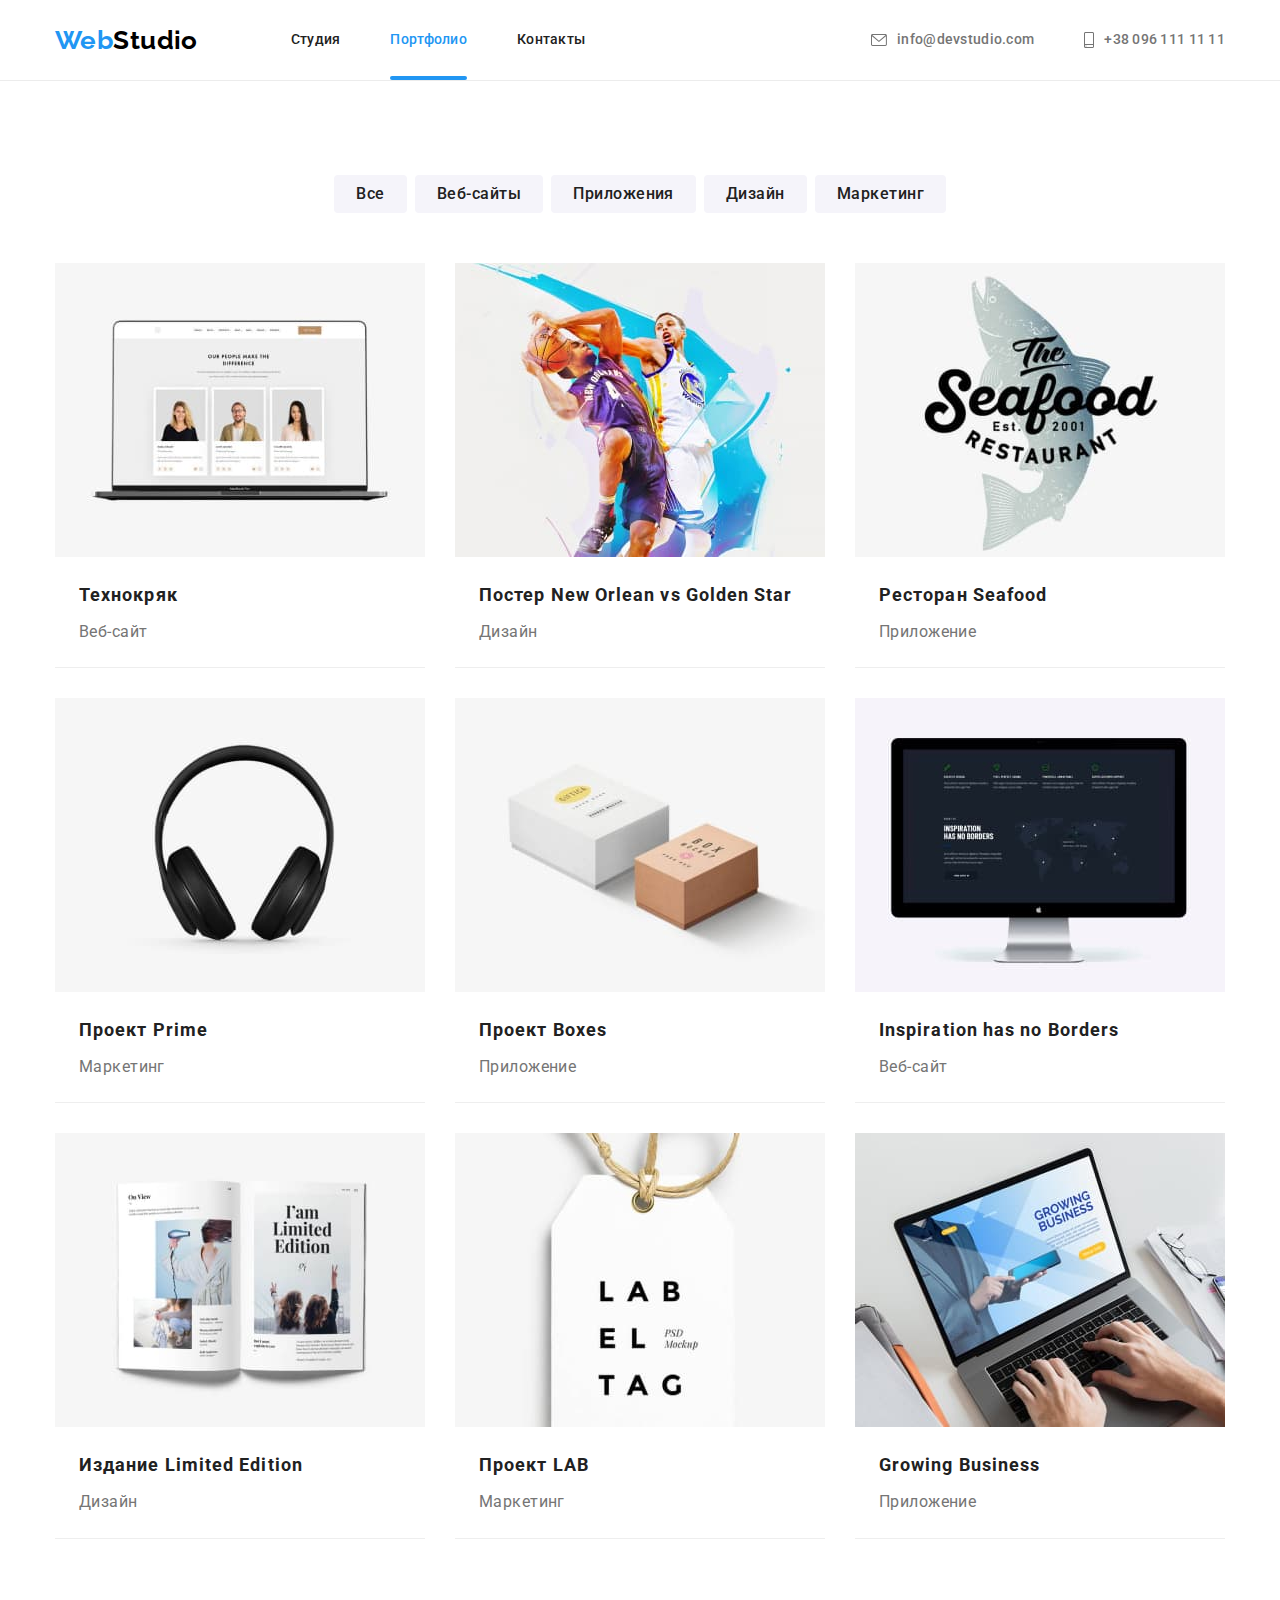
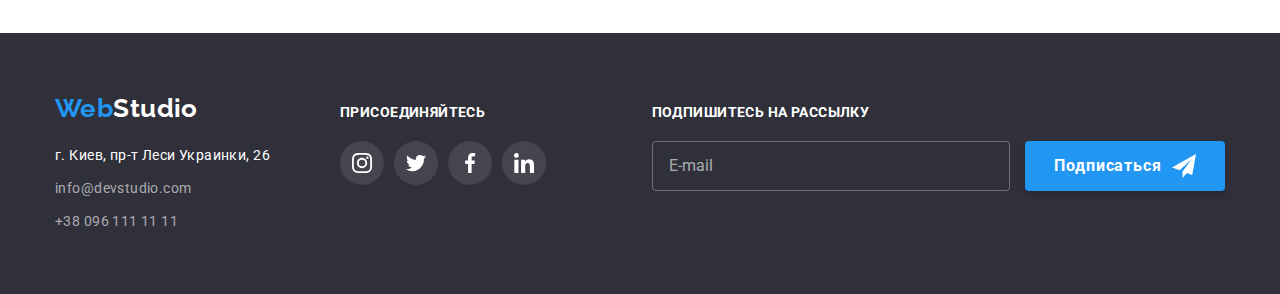
==== commit fd6c3515: "отредактировано" ====
--- a/portfolio.html
+++ b/portfolio.html
@@ -7,7 +7,6 @@
     <title>WebStudio</title>
     <link rel="preconnect" href="https://fonts.googleapis.com" />
     <link rel="preconnect" href="https://fonts.gstatic.com" crossorigin />
-  
     <link
       rel="stylesheet"
       href="https://cdnjs.cloudflare.com/ajax/libs/modern-normalize/1.1.0/modern-normalize.min.css"
@@ -15,18 +14,20 @@
     <link rel="stylesheet" href="./css/main.css" />
   </head>
   <body>
- <header class="header">
+    <header class="header">
       <div class="container header__container">
         <nav class="header__nav">
-          <a href="index.html" class="logo link"> 
+          <a href="index.html" class="logo link">
             Web<span class="logo__accent">Studio</span></a
           >
           <ul class="menu-list list">
             <li class="menu-list__item">
-              <a href="index.html" class="menu-list__link link ">Студия</a>
+              <a href="index.html" class="menu-list__link link">Студия</a>
             </li>
             <li class="menu-list__item">
-              <a href="" class="menu-list__link link menu-list__link--current">Портфолио</a>
+              <a href="" class="menu-list__link link menu-list__link--current"
+                >Портфолио</a
+              >
             </li>
             <li class="menu-list__item">
               <a href="" class="menu-list__link link">Контакты</a>
@@ -35,17 +36,21 @@
         </nav>
         <ul class="contacts-list list">
           <li class="contacts-list__item">
-            <a href="mailto:info@devstudio.com" class="contacts-list__link link"
-              > <svg class="contacts-list__icon" width="16" height="12"> 
+            <a
+              href="mailto:info@devstudio.com"
+              class="contacts-list__link link"
+            >
+              <svg class="contacts-list__icon" width="16" height="12">
                 <use href="./images/symbol-defs.svg#icon-envelope"></use>
-              </svg> info@devstudio.com</a
+              </svg>
+              info@devstudio.com</a
             >
           </li>
           <li class="contacts-list__item">
             <a href="tel:+380961111111" class="contacts-list__link link"
-              ><svg class="contacts-list__icon" width="10" height="16"> 
-                <use href="./images/symbol-defs.svg#icon-smartphone"></use>
-              </svg>+38 096 111 11 11</a
+              ><svg class="contacts-list__icon" width="10" height="16">
+                <use href="./images/symbol-defs.svg#icon-smartphone"></use></svg
+              >+38 096 111 11 11</a
             >
           </li>
         </ul>
@@ -77,189 +82,290 @@
               <a href="" class="projects-item-link link">
                 <div class="projects-cover">
                   <img
-                  src="./images/project-1.jpg"
-                  alt="project"
-                  width="370"
-                  class="item-img"
-                />
-                  <p class="projects-cover-text">Ресурс предлагает комплексные предложения с разным уровнем функционала и сервисов. Все это позволит посетителю получить исчерпывающие сведения о компании или частном лице.</p>
-                </div>
-                <div class="projects-content"> <h2 class="projects-title">Технокряк</h2>
-                <p class="projects-text">Веб-сайт</p></div></a
-              ></li>
-            </li>
-            <li class="projects-item">
-              <a href="" class="projects-item-link link"
-                ><div class="projects-cover"><img
-                  src="./images/project-2.jpg"
-                  alt="project"
-                  width="370"
-                  class="item-img"
-                /><p class="projects-cover-text">Ресурс предлагает комплексные предложения с разным уровнем функционала и сервисов. Все это позволит посетителю получить исчерпывающие сведения о компании или частном лице.</p>
-                </div><div class="projects-content">
-                <h2 class="projects-title">
-                  Постер <span lang="en">New Orlean vs Golden Star</span>
-                </h2>
-                <p class="projects-text">Дизайн</p></div></a
-              >
-            </li>
-            <li class="projects-item">
-              <a href="" class="projects-item-link link"
-                ><div class="projects-cover"><img
-                  src="./images/project-3.jpg"
-                  alt="project"
-                  width="370"
-                  class="item-img"
-                /><p class="projects-cover-text">Ресурс предлагает комплексные предложения с разным уровнем функционала и сервисов. Все это позволит посетителю получить исчерпывающие сведения о компании или частном лице.</p>
-                </div><div class="projects-content">
-                <h2 class="projects-title">
-                  Ресторан <span lang="en">Seafood</span>
-                </h2>
-                <p class="projects-text">Приложение</p></div></a
-              >
-            </li>
-            <li class="projects-item">
-              <a href="" class="projects-item-link link"
-                ><div class="projects-cover"><img
-                  src="./images/project-4.jpg"
-                  alt="project"
-                  width="370"
-                  class="item-img"
-                /><p class="projects-cover-text">Ресурс предлагает комплексные предложения с разным уровнем функционала и сервисов. Все это позволит посетителю получить исчерпывающие сведения о компании или частном лице.</p>
-                </div><div class="projects-content">
-                <h2 class="projects-title">
-                  Проект <span lang="en">Prime</span>
-                </h2>
-                <p class="projects-text">Маркетинг</p></div></a
-              >
-            </li>
-            <li class="projects-item">
-              <a href="" class="projects-item-link link"
-                ><div class="projects-cover"><img
-                  src="./images/project-5.jpg"
-                  alt="project"
-                  width="370"
-                  class="item-img"
-                /><p class="projects-cover-text">Ресурс предлагает комплексные предложения с разным уровнем функционала и сервисов. Все это позволит посетителю получить исчерпывающие сведения о компании или частном лице.</p>
-                </div><div class="projects-content">
-                <h2 class="projects-title">
-                  Проект <span lang="en">Boxes</span>
-                </h2>
-                <p class="projects-text">Приложение</p></div></a
-              >
-            </li>
-            <li class="projects-item">
-              <a href="" class="projects-item-link link"
-                ><div class="projects-cover"><img
-                  src="./images/project-6.jpg"
-                  alt="project"
-                  width="370"
-                  class="item-img"
-                /><p class="projects-cover-text">Ресурс предлагает комплексные предложения с разным уровнем функционала и сервисов. Все это позволит посетителю получить исчерпывающие сведения о компании или частном лице.</p>
-                </div><div class="projects-content">
-                <h2 lang="en" class="projects-title">
-                  Inspiration has no Borders
-                </h2>
-                <p class="projects-text">Веб-сайт</p></div></a
-              >
-            </li>
-            <li class="projects-item">
-              <a href="" class="projects-item-link link"
-                ><div class="projects-cover"><img
-                  src="./images/project-7.jpg"
-                  alt="project"
-                  width="370"
-                  class="item-img"
-                /><p class="projects-cover-text">Ресурс предлагает комплексные предложения с разным уровнем функционала и сервисов. Все это позволит посетителю получить исчерпывающие сведения о компании или частном лице.</p>
-                </div><div class="projects-content">
-                <h2 class="projects-title">
-                  Издание <span lang="en">Limited Edition</span>
-                </h2>
-                <p class="projects-text">Дизайн</p></div></a
-              >
-            </li>
-            <li class="projects-item">
-              <a href="" class="projects-item-link link"
-                ><div class="projects-cover"><img
-                  src="./images/project-8.jpg"
-                  alt="project"
-                  width="370"
-                  class="item-img"
-                /><p class="projects-cover-text">Ресурс предлагает комплексные предложения с разным уровнем функционала и сервисов. Все это позволит посетителю получить исчерпывающие сведения о компании или частном лице.</p>
-                </div><div class="projects-content">
-                <h2 class="projects-title">Проект LAB</h2>
-                <p class="projects-text">Маркетинг</p></div></a
-              >
-            </li>
-            <li class="projects-item">
-              <a href="" class="projects-item-link link"
-                ><div class="projects-cover"><img
-                  src="./images/project-9.jpg"
-                  alt="project"
-                  width="370"
-                  class="item-img"
-                /><p class="projects-cover-text">Ресурс предлагает комплексные предложения с разным уровнем функционала и сервисов. Все это позволит посетителю получить исчерпывающие сведения о компании или частном лице.</p>
-                </div><div class="projects-content">
-                <h2 lang="en" class="projects-title">Growing Business</h2>
-                <p class="projects-text">Приложение</p></div></a
+                    src="./images/project-1.jpg"
+                    alt="project"
+                    width="370"
+                    class="item-img"
+                  />
+                  <p class="projects-cover-text">
+                    Ресурс предлагает комплексные предложения с разным уровнем
+                    функционала и сервисов. Все это позволит посетителю получить
+                    исчерпывающие сведения о компании или частном лице.
+                  </p>
+                </div>
+                <div class="projects-content">
+                  <h2 class="projects-title">Технокряк</h2>
+                  <p class="projects-text">Веб-сайт</p>
+                </div></a
+              >
+            </li>
+            <li class="projects-item">
+              <a href="" class="projects-item-link link"
+                ><div class="projects-cover">
+                  <img
+                    src="./images/project-2.jpg"
+                    alt="project"
+                    width="370"
+                    class="item-img"
+                  />
+                  <p class="projects-cover-text">
+                    Ресурс предлагает комплексные предложения с разным уровнем
+                    функционала и сервисов. Все это позволит посетителю получить
+                    исчерпывающие сведения о компании или частном лице.
+                  </p>
+                </div>
+                <div class="projects-content">
+                  <h2 class="projects-title">
+                    Постер <span lang="en">New Orlean vs Golden Star</span>
+                  </h2>
+                  <p class="projects-text">Дизайн</p>
+                </div></a
+              >
+            </li>
+            <li class="projects-item">
+              <a href="" class="projects-item-link link"
+                ><div class="projects-cover">
+                  <img
+                    src="./images/project-3.jpg"
+                    alt="project"
+                    width="370"
+                    class="item-img"
+                  />
+                  <p class="projects-cover-text">
+                    Ресурс предлагает комплексные предложения с разным уровнем
+                    функционала и сервисов. Все это позволит посетителю получить
+                    исчерпывающие сведения о компании или частном лице.
+                  </p>
+                </div>
+                <div class="projects-content">
+                  <h2 class="projects-title">
+                    Ресторан <span lang="en">Seafood</span>
+                  </h2>
+                  <p class="projects-text">Приложение</p>
+                </div></a
+              >
+            </li>
+            <li class="projects-item">
+              <a href="" class="projects-item-link link"
+                ><div class="projects-cover">
+                  <img
+                    src="./images/project-4.jpg"
+                    alt="project"
+                    width="370"
+                    class="item-img"
+                  />
+                  <p class="projects-cover-text">
+                    Ресурс предлагает комплексные предложения с разным уровнем
+                    функционала и сервисов. Все это позволит посетителю получить
+                    исчерпывающие сведения о компании или частном лице.
+                  </p>
+                </div>
+                <div class="projects-content">
+                  <h2 class="projects-title">
+                    Проект <span lang="en">Prime</span>
+                  </h2>
+                  <p class="projects-text">Маркетинг</p>
+                </div></a
+              >
+            </li>
+            <li class="projects-item">
+              <a href="" class="projects-item-link link"
+                ><div class="projects-cover">
+                  <img
+                    src="./images/project-5.jpg"
+                    alt="project"
+                    width="370"
+                    class="item-img"
+                  />
+                  <p class="projects-cover-text">
+                    Ресурс предлагает комплексные предложения с разным уровнем
+                    функционала и сервисов. Все это позволит посетителю получить
+                    исчерпывающие сведения о компании или частном лице.
+                  </p>
+                </div>
+                <div class="projects-content">
+                  <h2 class="projects-title">
+                    Проект <span lang="en">Boxes</span>
+                  </h2>
+                  <p class="projects-text">Приложение</p>
+                </div></a
+              >
+            </li>
+            <li class="projects-item">
+              <a href="" class="projects-item-link link"
+                ><div class="projects-cover">
+                  <img
+                    src="./images/project-6.jpg"
+                    alt="project"
+                    width="370"
+                    class="item-img"
+                  />
+                  <p class="projects-cover-text">
+                    Ресурс предлагает комплексные предложения с разным уровнем
+                    функционала и сервисов. Все это позволит посетителю получить
+                    исчерпывающие сведения о компании или частном лице.
+                  </p>
+                </div>
+                <div class="projects-content">
+                  <h2 lang="en" class="projects-title">
+                    Inspiration has no Borders
+                  </h2>
+                  <p class="projects-text">Веб-сайт</p>
+                </div></a
+              >
+            </li>
+            <li class="projects-item">
+              <a href="" class="projects-item-link link"
+                ><div class="projects-cover">
+                  <img
+                    src="./images/project-7.jpg"
+                    alt="project"
+                    width="370"
+                    class="item-img"
+                  />
+                  <p class="projects-cover-text">
+                    Ресурс предлагает комплексные предложения с разным уровнем
+                    функционала и сервисов. Все это позволит посетителю получить
+                    исчерпывающие сведения о компании или частном лице.
+                  </p>
+                </div>
+                <div class="projects-content">
+                  <h2 class="projects-title">
+                    Издание <span lang="en">Limited Edition</span>
+                  </h2>
+                  <p class="projects-text">Дизайн</p>
+                </div></a
+              >
+            </li>
+            <li class="projects-item">
+              <a href="" class="projects-item-link link"
+                ><div class="projects-cover">
+                  <img
+                    src="./images/project-8.jpg"
+                    alt="project"
+                    width="370"
+                    class="item-img"
+                  />
+                  <p class="projects-cover-text">
+                    Ресурс предлагает комплексные предложения с разным уровнем
+                    функционала и сервисов. Все это позволит посетителю получить
+                    исчерпывающие сведения о компании или частном лице.
+                  </p>
+                </div>
+                <div class="projects-content">
+                  <h2 class="projects-title">Проект LAB</h2>
+                  <p class="projects-text">Маркетинг</p>
+                </div></a
+              >
+            </li>
+            <li class="projects-item">
+              <a href="" class="projects-item-link link"
+                ><div class="projects-cover">
+                  <img
+                    src="./images/project-9.jpg"
+                    alt="project"
+                    width="370"
+                    class="item-img"
+                  />
+                  <p class="projects-cover-text">
+                    Ресурс предлагает комплексные предложения с разным уровнем
+                    функционала и сервисов. Все это позволит посетителю получить
+                    исчерпывающие сведения о компании или частном лице.
+                  </p>
+                </div>
+                <div class="projects-content">
+                  <h2 lang="en" class="projects-title">Growing Business</h2>
+                  <p class="projects-text">Приложение</p>
+                </div></a
               >
             </li>
           </ul>
         </div>
       </section>
     </main>
-  <footer class="footer">
+    <footer class="footer">
       <div class="container footer__container">
-      <div>
-        <a href="index.html" class="logo link footer__logo"
-        >Web<span class="logo__accent--invers">Studio</span></a
-      >
-      <address class="adress">
-        <ul class="adress_list list">
-          <li  class="adress_item">
-            <a
-              href="https://goo.gl/maps/CG9ktaRzHKhPyj1j6"
-              target="blank"
-              rel="noopener noindex nofollow"
-              class="address_link link"
-              >г. Киев, пр-т Леси Украинки, 26</a
-            >
-          </li>
-          <li class="adress_item">
-            <a
-              href="mailto:info@devstudio.com"
-              class="adress_contacts-link link"
-              >info@devstudio.com</a
-            >
-          </li>
-          <li class="adress_item">
-            <a href="tel:+380961111111" class="adress_contacts-link link"
-              >+38 096 111 11 11</a
-            >
-          </li>
-        </ul></div>
+        <div>
+          <a href="index.html" class="logo link footer__logo"
+            >Web<span class="logo__accent--invers">Studio</span></a
+          >
+          <address class="adress">
+            <ul class="adress_list list">
+              <li class="adress_item">
+                <a
+                  href="https://goo.gl/maps/CG9ktaRzHKhPyj1j6"
+                  target="blank"
+                  rel="noopener noindex nofollow"
+                  class="address_link link"
+                  >г. Киев, пр-т Леси Украинки, 26</a
+                >
+              </li>
+              <li class="adress_item">
+                <a
+                  href="mailto:info@devstudio.com"
+                  class="adress_contacts-link link"
+                  >info@devstudio.com</a
+                >
+              </li>
+              <li class="adress_item">
+                <a href="tel:+380961111111" class="adress_contacts-link link"
+                  >+38 096 111 11 11</a
+                >
+              </li>
+            </ul>
+          </address>
+        </div>
         <div class="footer__soc">
           <p class="footer__text">Присоединяйтесь</p>
           <ul class="list social-list">
-              <li class="social-list__item"><a href="" class="social-list__link social-list__link--bright"><svg width="20" height="20"> <use href="./images/symbol-defs.svg#icon-instagram"></use> </svg>
-            </a></li>
-            <li class="social-list__item"><a href="" class="social-list__link social-list__link--bright"><svg width="20" height="20"> <use href="./images/symbol-defs.svg#icon-twitter"></use> </svg>
-            </a></li>
-            <li class="social-list__item"><a href="" class="social-list__link social-list__link--bright"><svg width="20" height="20"> <use href="./images/symbol-defs.svg#icon-facebook"></use> </svg>
-            </a></li>
-            <li class="social-list__item"><a href="" class="social-list__link social-list__link--bright"><svg width="20" height="20"> <use href="./images/symbol-defs.svg#icon-linkedin"></use> </svg>
-            </a></li>
-            </ul>
+            <li class="social-list__item">
+              <a href="" class="social-list__link social-list__link--bright"
+                ><svg width="20" height="20">
+                  <use href="./images/symbol-defs.svg#icon-instagram"></use>
+                </svg>
+              </a>
+            </li>
+            <li class="social-list__item">
+              <a href="" class="social-list__link social-list__link--bright"
+                ><svg width="20" height="20">
+                  <use href="./images/symbol-defs.svg#icon-twitter"></use>
+                </svg>
+              </a>
+            </li>
+            <li class="social-list__item">
+              <a href="" class="social-list__link social-list__link--bright"
+                ><svg width="20" height="20">
+                  <use href="./images/symbol-defs.svg#icon-facebook"></use>
+                </svg>
+              </a>
+            </li>
+            <li class="social-list__item">
+              <a href="" class="social-list__link social-list__link--bright"
+                ><svg width="20" height="20">
+                  <use href="./images/symbol-defs.svg#icon-linkedin"></use>
+                </svg>
+              </a>
+            </li>
+          </ul>
         </div>
         <div class="footer__subscribe">
           <form class="subscribe-form">
-            <p class="footer__text subscribe-form__text">Подпишитесь на рассылку</p>
-            <input type="email" name="email" placeholder="E-mail" class="subscribe-form__input">
-            <button type="submit" class="subscribe-form__button button">Подписаться<svg width="24" height="24" class="icon-send"> <use href="./images/symbol-defs.svg#icon-send" ></use> </svg> </button>
-
+            <p class="footer__text subscribe-form__text">
+              Подпишитесь на рассылку
+            </p>
+            <input
+              type="email"
+              name="email"
+              placeholder="E-mail"
+              class="subscribe-form__input"
+            />
+            <button type="submit" class="subscribe-form__button button">
+              Подписаться<svg width="24" height="24" class="icon-send">
+                <use href="./images/symbol-defs.svg#icon-send"></use>
+              </svg>
+            </button>
           </form>
         </div>
-      </address>
       </div>
     </footer>
   </body>
--- a/css/main.css
+++ b/css/main.css
@@ -334,6 +334,11 @@
   margin-left: 10px;
 }
 
+.social-list__link.social-list__link--bright {
+  fill: var(--main-bg-color);
+  background-color: rgba(255, 255, 255, 0.1);
+}
+
 .social-list__link {
   width: 44px;
   height: 44px;
@@ -348,10 +353,6 @@
 .social-list__link:hover, .social-list__link:focus {
   fill: var(--main-bg-color);
   background-color: var(--accent-color);
-}
-.social-list__link:hover--bright, .social-list__link:focus--bright {
-  fill: var(--main-bg-color);
-  background-color: rgba(255, 255, 255, 0.1);
 }
 
 .clients__title {
